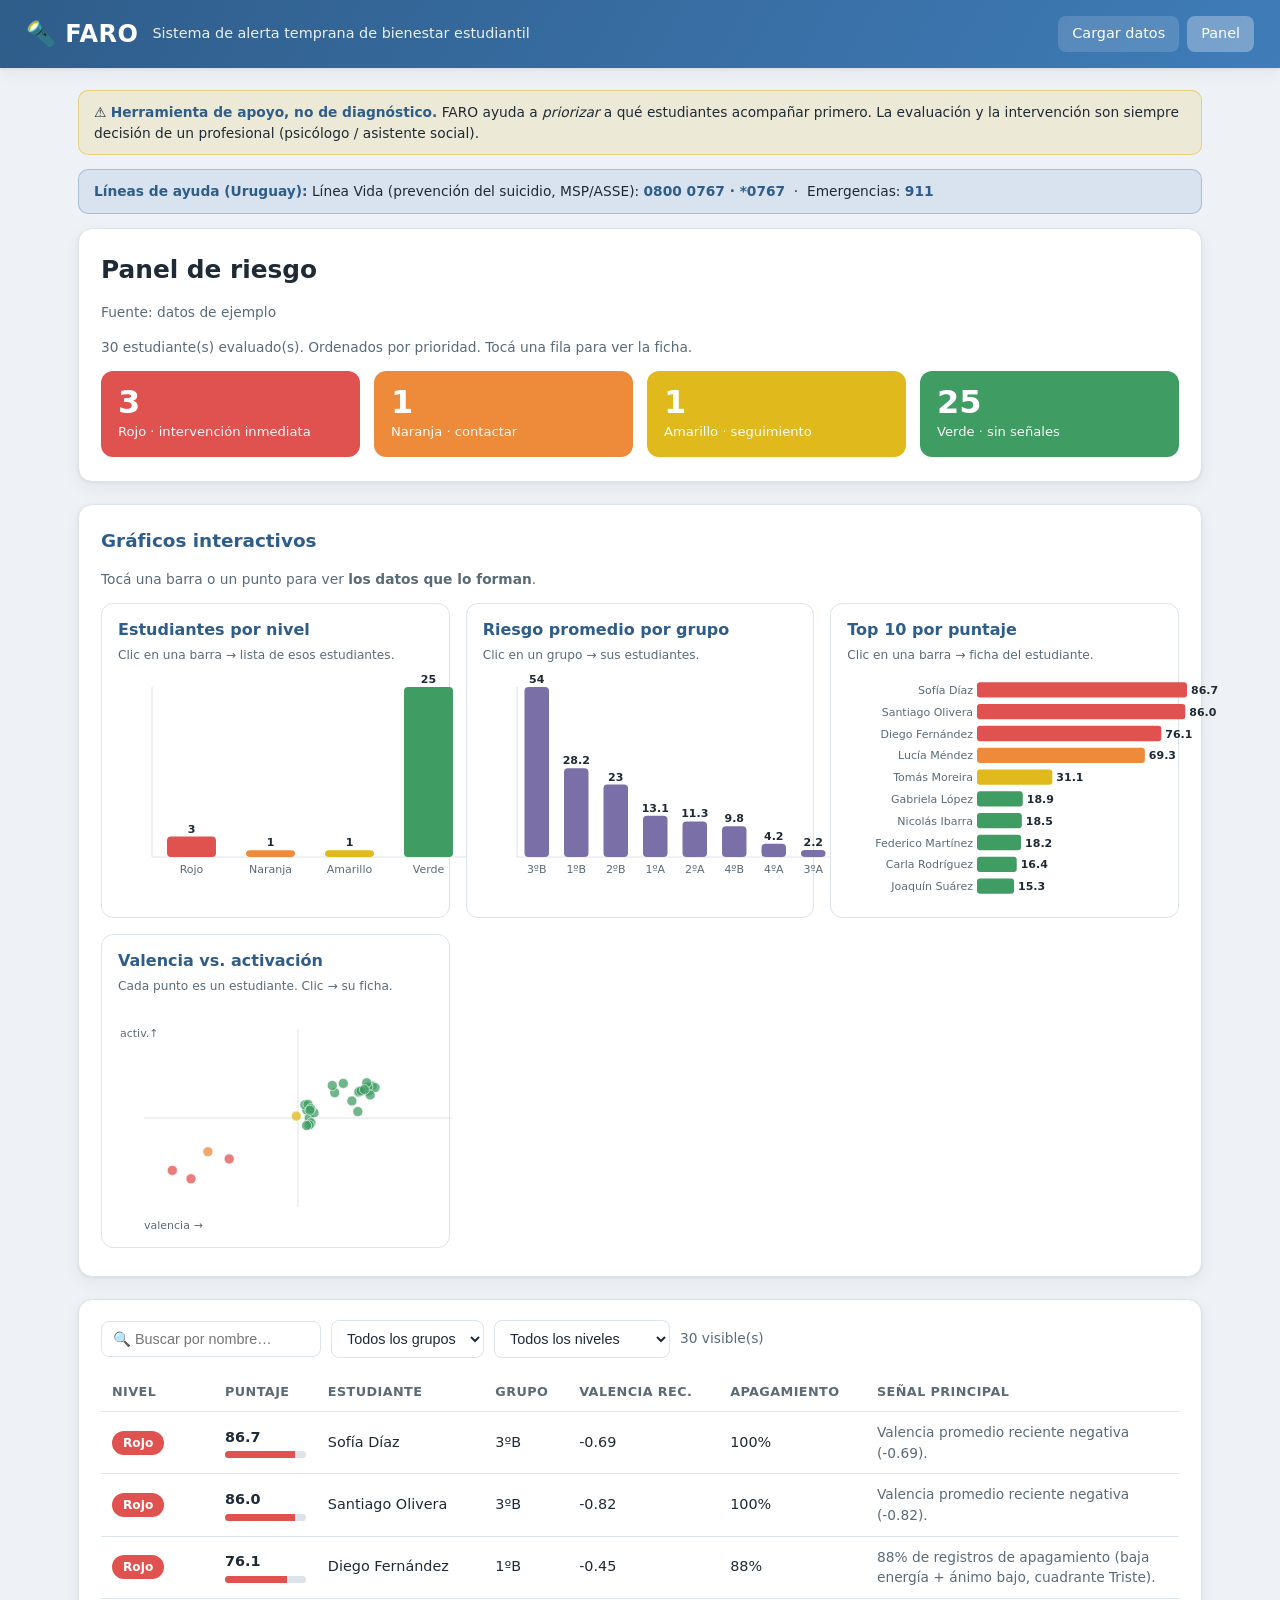
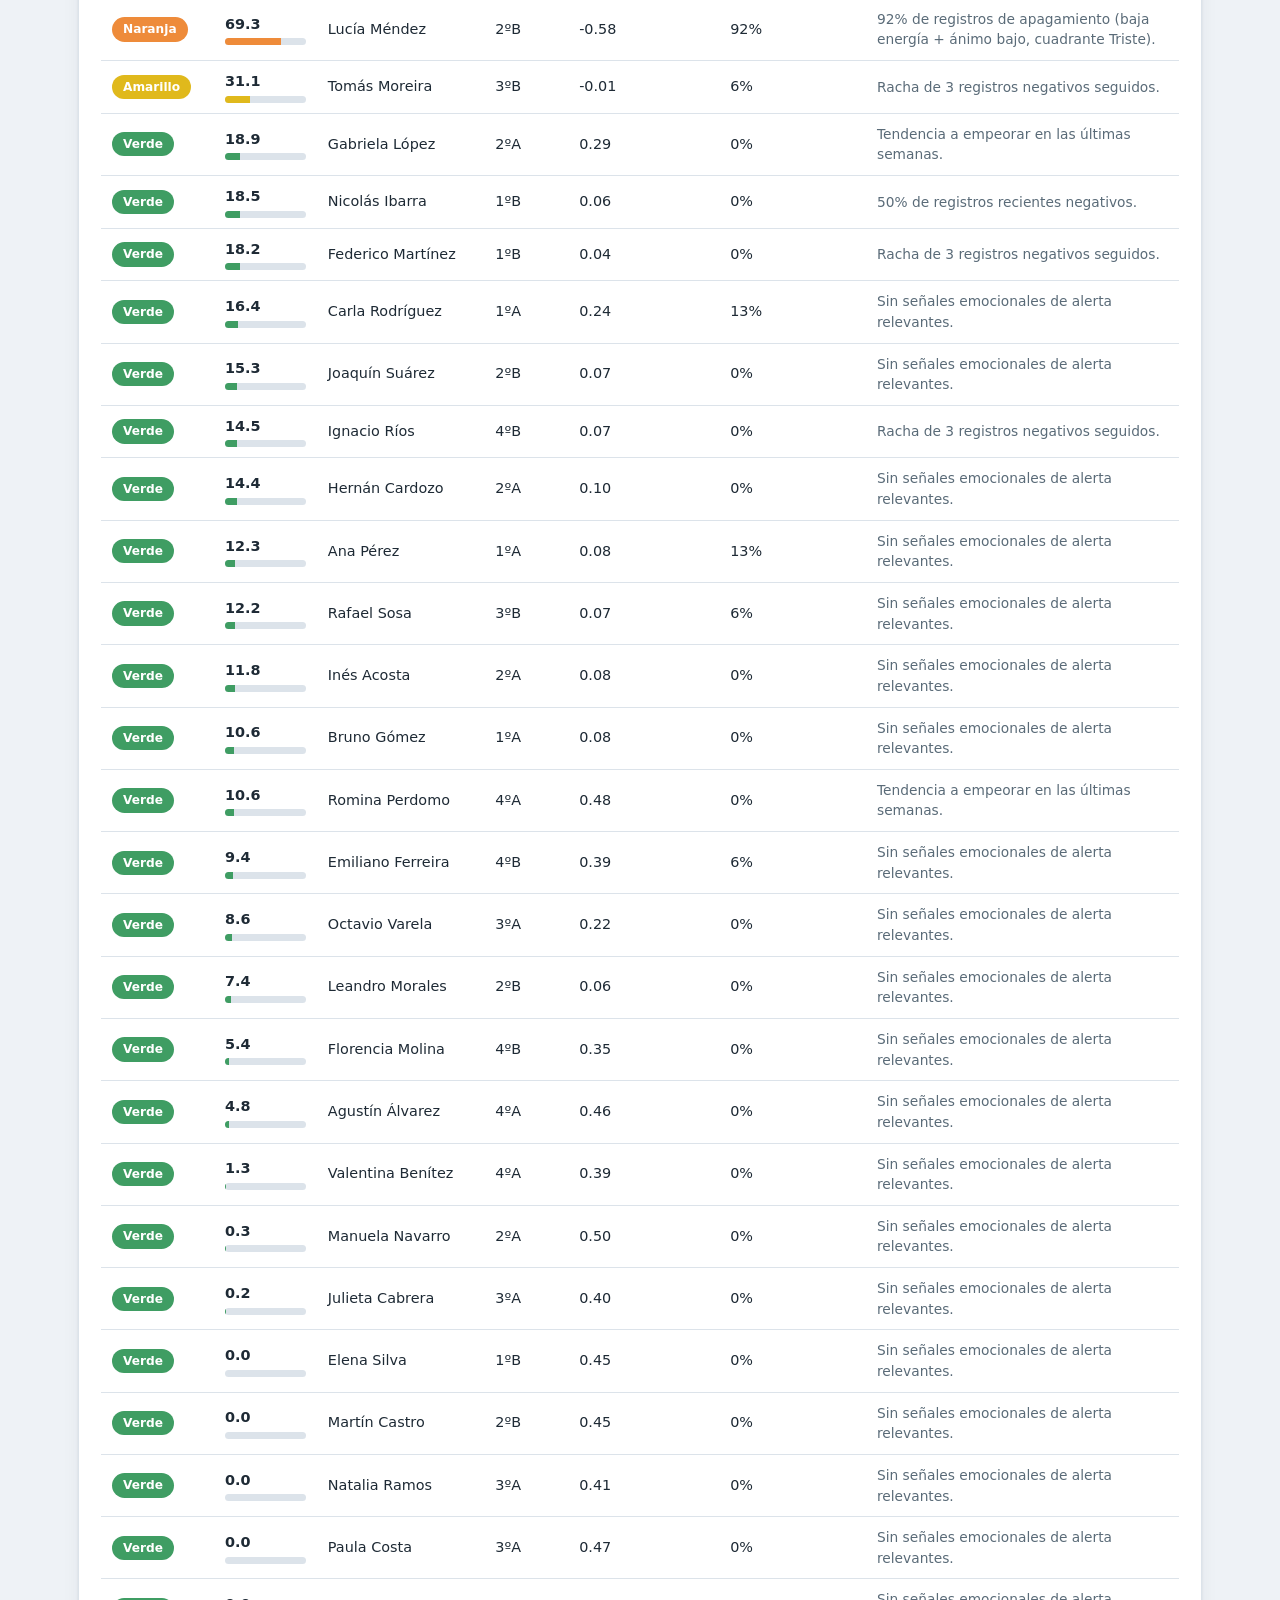
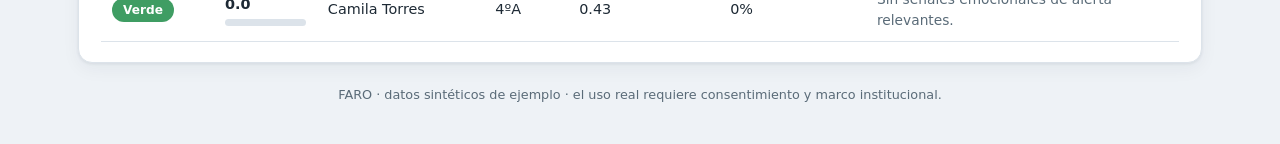
==== sitio/panel.html @ 197f818c "FARO: sistema de alerta temprana de bienestar estudiantil Herramienta para escuelas y liceos que pri" ====
<!doctype html>
<html lang="es">
<head>
<meta charset="utf-8">
<meta name="viewport" content="width=device-width, initial-scale=1">
<title>FARO · Panel de riesgo</title>
<link rel="stylesheet" href="estilos.css">
</head>
<body>
<header class="top">
  <span class="logo">🔦 FARO</span>
  <span class="sub">Sistema de alerta temprana de bienestar estudiantil</span>
  <nav>
    <a href="index.html">Cargar datos</a>
    <a href="panel.html" class="activo">Panel</a>
  </nav>
</header>

<main>
  <div class="aviso">⚠️ <strong>Herramienta de apoyo, no de diagnóstico.</strong>
    FARO ayuda a <em>priorizar</em> a qué estudiantes acompañar primero. La evaluación y la
    intervención son siempre decisión de un profesional (psicólogo / asistente social).</div>
  <div class="ayuda"><strong>Líneas de ayuda (Uruguay):</strong>
    Línea Vida (prevención del suicidio, MSP/ASSE): <strong>0800 0767 · *0767</strong>
    &nbsp;·&nbsp; Emergencias: <strong>911</strong></div>

  <div class="card">
    <h1>Panel de riesgo</h1>
    <p class="muted" id="fechaGen"></p>
    <p class="muted" id="subtitulo"></p>
    <div class="kpis" id="kpis"></div>
  </div>

  <div class="card">
    <h2>Gráficos interactivos</h2>
    <p class="muted">Tocá una barra o un punto para ver <strong>los datos que lo forman</strong>.</p>
    <div class="graficos">
      <div class="grafico"><h3>Estudiantes por nivel</h3>
        <div class="hint">Clic en una barra → lista de esos estudiantes.</div><svg id="gNiveles"></svg></div>
      <div class="grafico"><h3>Riesgo promedio por grupo</h3>
        <div class="hint">Clic en un grupo → sus estudiantes.</div><svg id="gGrupos"></svg></div>
      <div class="grafico"><h3>Top 10 por puntaje</h3>
        <div class="hint">Clic en una barra → ficha del estudiante.</div><svg id="gTop"></svg></div>
      <div class="grafico"><h3>Valencia vs. activación</h3>
        <div class="hint">Cada punto es un estudiante. Clic → su ficha.</div><svg id="gDispersion"></svg></div>
    </div>
    <div id="detalle"></div>
  </div>

  <div class="card">
    <div class="filtros">
      <input type="search" id="buscar" placeholder="🔍 Buscar por nombre…">
      <select id="filtroGrupo"><option value="">Todos los grupos</option></select>
      <select id="filtroNivel">
        <option value="">Todos los niveles</option>
        <option>Rojo</option><option>Naranja</option><option>Amarillo</option>
        <option>Verde</option><option>Sin datos suficientes</option>
      </select>
      <span class="muted" id="conteoVisible"></span>
    </div>
    <table id="tabla">
      <thead><tr>
        <th data-col="nivel_riesgo">Nivel</th><th data-col="puntaje_riesgo">Puntaje</th>
        <th data-col="nombre">Estudiante</th><th data-col="grupo">Grupo</th>
        <th data-col="valencia_prom_reciente">Valencia rec.</th>
        <th data-col="prop_apagamiento">Apagamiento</th><th>Señal principal</th>
      </tr></thead>
      <tbody id="cuerpoTabla"></tbody>
    </table>
  </div>
</main>

<footer>FARO · datos sintéticos de ejemplo · el uso real requiere consentimiento y marco institucional.</footer>

<div class="overlay" id="overlay">
  <div class="modal">
    <div class="cabecera">
      <span class="pill" id="mNivel"></span>
      <strong id="mNombre" style="font-size:1.2rem"></strong>
      <span class="muted" id="mMeta"></span>
      <button class="cerrar" id="cerrar">×</button>
    </div>
    <div class="cuerpo">
      <div class="metricas" id="mMetricas"></div>
      <h2>Señales detectadas</h2>
      <div id="mSenales"></div>
      <h2 style="margin-top:18px">Evolución de la valencia</h2>
      <svg class="spark" id="mSpark" viewBox="0 0 600 80" preserveAspectRatio="none"></svg>
      <h2 style="margin-top:18px">Historial reciente</h2>
      <div style="max-height:280px;overflow:auto">
        <table><thead><tr><th>Fecha</th><th>Val.</th><th>Act.</th><th>Cuadrante</th>
          <th>Etiqueta</th><th>Comentario</th></tr></thead><tbody id="mHistorial"></tbody></table>
      </div>
    </div>
  </div>
</div>

<script src="faro_core.js"></script>
<script src="datos_faro.js"></script>
<script src="faro_ui.js"></script>
<script>
  var datos;
  var guardado = sessionStorage.getItem("FARO_RESULTADO");
  if (guardado) {
    datos = JSON.parse(guardado);
  } else {
    // Sin carga previa: usar los datos de ejemplo embebidos.
    datos = FARO.construirResultado(window.FARO_EJEMPLO_CSV, window.FARO_REF);
    datos.origen = "datos de ejemplo";
  }
  FARO_UI.iniciarPanel(datos);
</script>
</body>
</html>
---- sitio/estilos.css ----
:root{
  --rojo:#e0524f; --naranja:#ee8b3a; --amarillo:#e0b91c; --verde:#3f9d63; --gris:#9aa4ad;
  --bg:#eef2f6; --panel:#ffffff; --tinta:#1e2a35; --tinta2:#5a6b78;
  --borde:#dce3ea; --acento:#2f5d8a; --acento2:#3f7cb8;
  --sombra:0 1px 3px rgba(20,40,60,.08),0 6px 18px rgba(20,40,60,.05);
}
@media (prefers-color-scheme: dark){
  :root{
    --bg:#0f1620; --panel:#18222e; --tinta:#e7edf3; --tinta2:#9fb0be;
    --borde:#26313d; --acento:#5b9bd6; --acento2:#4a7fb0;
    --sombra:0 1px 3px rgba(0,0,0,.4),0 6px 18px rgba(0,0,0,.35);
  }
}
*{box-sizing:border-box}
body{margin:0;font-family:"Segoe UI",system-ui,-apple-system,sans-serif;
     background:var(--bg);color:var(--tinta);line-height:1.5}
a{color:var(--acento)}
header.top{background:linear-gradient(120deg,#2f5d8a,#3f7cb8);color:#fff;padding:16px 26px;
           display:flex;align-items:center;gap:14px;flex-wrap:wrap;box-shadow:var(--sombra)}
header.top .logo{font-size:1.5rem;font-weight:800;letter-spacing:.5px}
header.top .sub{opacity:.9;font-size:.9rem}
header.top nav{margin-left:auto;display:flex;gap:8px;flex-wrap:wrap}
header.top nav a{color:#fff;text-decoration:none;padding:7px 14px;border-radius:8px;
                 background:rgba(255,255,255,.14);font-size:.9rem;transition:background .12s}
header.top nav a:hover,header.top nav a.activo{background:rgba(255,255,255,.30)}
main{max-width:1160px;margin:22px auto;padding:0 18px}
.aviso,.ayuda{border-radius:10px;padding:11px 15px;font-size:.86rem;margin-bottom:14px}
.aviso{background:rgba(224,185,28,.14);border:1px solid rgba(224,185,28,.5)}
.ayuda{background:rgba(63,124,184,.12);border:1px solid rgba(63,124,184,.35)}
.ayuda strong,.aviso strong{color:var(--acento)}
.card{background:var(--panel);border:1px solid var(--borde);border-radius:14px;
      padding:20px 22px;margin-bottom:22px;box-shadow:var(--sombra)}
h1{font-size:1.55rem;margin:.1em 0 .5em}
h2{font-size:1.15rem;margin:.1em 0 .8em;color:var(--acento)}
.muted{color:var(--tinta2);font-size:.86rem}
code{background:var(--bg);border:1px solid var(--borde);border-radius:5px;padding:1px 6px;font-size:.85em}

.kpis{display:grid;grid-template-columns:repeat(auto-fit,minmax(150px,1fr));gap:14px;margin-bottom:4px}
.kpi{border-radius:12px;padding:15px 17px;color:#fff;text-decoration:none;display:block;border:none;
     cursor:pointer;text-align:left;font:inherit;transition:transform .12s ease, box-shadow .12s ease}
.kpi:hover{transform:translateY(-2px);box-shadow:0 6px 16px rgba(0,0,0,.18)}
.kpi.activo{outline:3px solid rgba(255,255,255,.7);outline-offset:2px}
.kpi .num{font-size:2rem;font-weight:800;line-height:1}
.kpi .lbl{font-size:.82rem;opacity:.96;margin-top:4px}
.bg-Rojo{background:var(--rojo)} .bg-Naranja{background:var(--naranja)}
.bg-Amarillo{background:var(--amarillo)} .bg-Verde{background:var(--verde)} .bg-Sin{background:var(--gris)}

.filtros{display:flex;gap:10px;flex-wrap:wrap;align-items:center;margin-bottom:14px}
input[type=text],input[type=search],select{padding:9px 11px;border:1px solid var(--borde);
     border-radius:8px;font-size:.9rem;background:var(--panel);color:var(--tinta)}
input[type=search]{min-width:220px}

table{width:100%;border-collapse:collapse;font-size:.9rem}
th,td{text-align:left;padding:10px 11px;border-bottom:1px solid var(--borde)}
th{color:var(--tinta2);font-weight:600;font-size:.8rem;text-transform:uppercase;letter-spacing:.4px;
   white-space:nowrap;cursor:pointer;user-select:none}
th:hover{color:var(--acento)}
tbody tr{cursor:pointer}
tbody tr:hover td{background:rgba(63,124,184,.07)}
.pill{display:inline-block;padding:3px 11px;border-radius:999px;color:#fff;font-size:.76rem;font-weight:700;white-space:nowrap}
.n-Rojo{background:var(--rojo)} .n-Naranja{background:var(--naranja)}
.n-Amarillo{background:var(--amarillo)} .n-Verde{background:var(--verde)} .n-Sin{background:var(--gris)}
.barra{height:7px;border-radius:4px;background:var(--borde);overflow:hidden;min-width:70px;margin-top:3px}
.barra>span{display:block;height:100%}

.btn{display:inline-block;background:var(--acento);color:#fff;border:none;padding:10px 18px;border-radius:8px;
     cursor:pointer;text-decoration:none;font-size:.95rem;transition:background .12s}
.btn:hover{background:var(--acento2)}
.btn.sec{background:transparent;color:var(--acento);border:1px solid var(--acento)}
.btn.sec:hover{background:rgba(63,124,184,.1)}
.btn:disabled{opacity:.5;cursor:not-allowed}

/* Gráficos interactivos */
.graficos{display:grid;grid-template-columns:repeat(auto-fit,minmax(340px,1fr));gap:16px}
.grafico{background:var(--panel);border:1px solid var(--borde);border-radius:12px;padding:14px 16px}
.grafico h3{margin:0 0 4px;font-size:1rem;color:var(--acento)}
.grafico .hint{font-size:.76rem;color:var(--tinta2);margin-bottom:8px}
.grafico svg{width:100%;height:230px;display:block;overflow:visible}
.gbar{cursor:pointer;transition:opacity .12s}
.gbar:hover{opacity:.75}
.gpt{cursor:pointer;transition:r .1s}
.gaxis{stroke:var(--borde);stroke-width:1}
.glabel{fill:var(--tinta2);font-size:11px}
.gval{fill:var(--tinta);font-size:11px;font-weight:600}

#detalle{margin-top:8px}
.detalle-box{background:var(--bg);border:1px solid var(--borde);border-radius:10px;padding:12px 14px;margin-top:14px}
.detalle-box h3{margin:0 0 8px;font-size:.95rem;color:var(--acento)}

/* Métricas y ficha */
.metricas{display:grid;grid-template-columns:repeat(auto-fit,minmax(130px,1fr));gap:12px;margin:6px 0 18px}
.metrica{background:var(--bg);border:1px solid var(--borde);border-radius:10px;padding:11px 13px}
.metrica .v{font-size:1.4rem;font-weight:800}
.metrica .k{font-size:.76rem;color:var(--tinta2)}
.senal{background:rgba(224,82,79,.1);border-left:3px solid var(--rojo);padding:7px 11px;margin:6px 0;border-radius:5px;font-size:.88rem}
.senal.ok{background:rgba(63,157,99,.1);border-left-color:var(--verde)}
.spark{width:100%;height:80px}

.overlay{position:fixed;inset:0;background:rgba(10,20,30,.55);display:none;align-items:flex-start;
         justify-content:center;padding:30px 14px;z-index:50;overflow:auto}
.overlay.abierto{display:flex}
.modal{background:var(--panel);border-radius:16px;max-width:860px;width:100%;
       box-shadow:0 20px 60px rgba(0,0,0,.35);border:1px solid var(--borde)}
.modal .cabecera{padding:20px 24px;border-bottom:1px solid var(--borde);display:flex;align-items:center;gap:12px;flex-wrap:wrap}
.modal .cuerpo{padding:20px 24px}
.cerrar{margin-left:auto;background:none;border:none;font-size:1.6rem;cursor:pointer;color:var(--tinta2);line-height:1}
.cerrar:hover{color:var(--tinta)}

/* Carga */
.dropzone{border:2px dashed var(--acento);border-radius:12px;padding:34px;text-align:center;
          background:rgba(63,124,184,.06);cursor:pointer;transition:background .12s}
.dropzone.hover{background:rgba(63,124,184,.16)}
.dropzone .icono{font-size:2.2rem}
.paso-num{display:inline-flex;align-items:center;justify-content:center;width:26px;height:26px;border-radius:50%;
          background:var(--acento);color:#fff;font-weight:700;font-size:.85rem;margin-right:8px}
.resumen-carga{display:grid;grid-template-columns:repeat(auto-fit,minmax(120px,1fr));gap:12px;margin:14px 0}
footer{max-width:1160px;margin:10px auto 40px;padding:0 18px;color:var(--tinta2);font-size:.8rem;text-align:center}
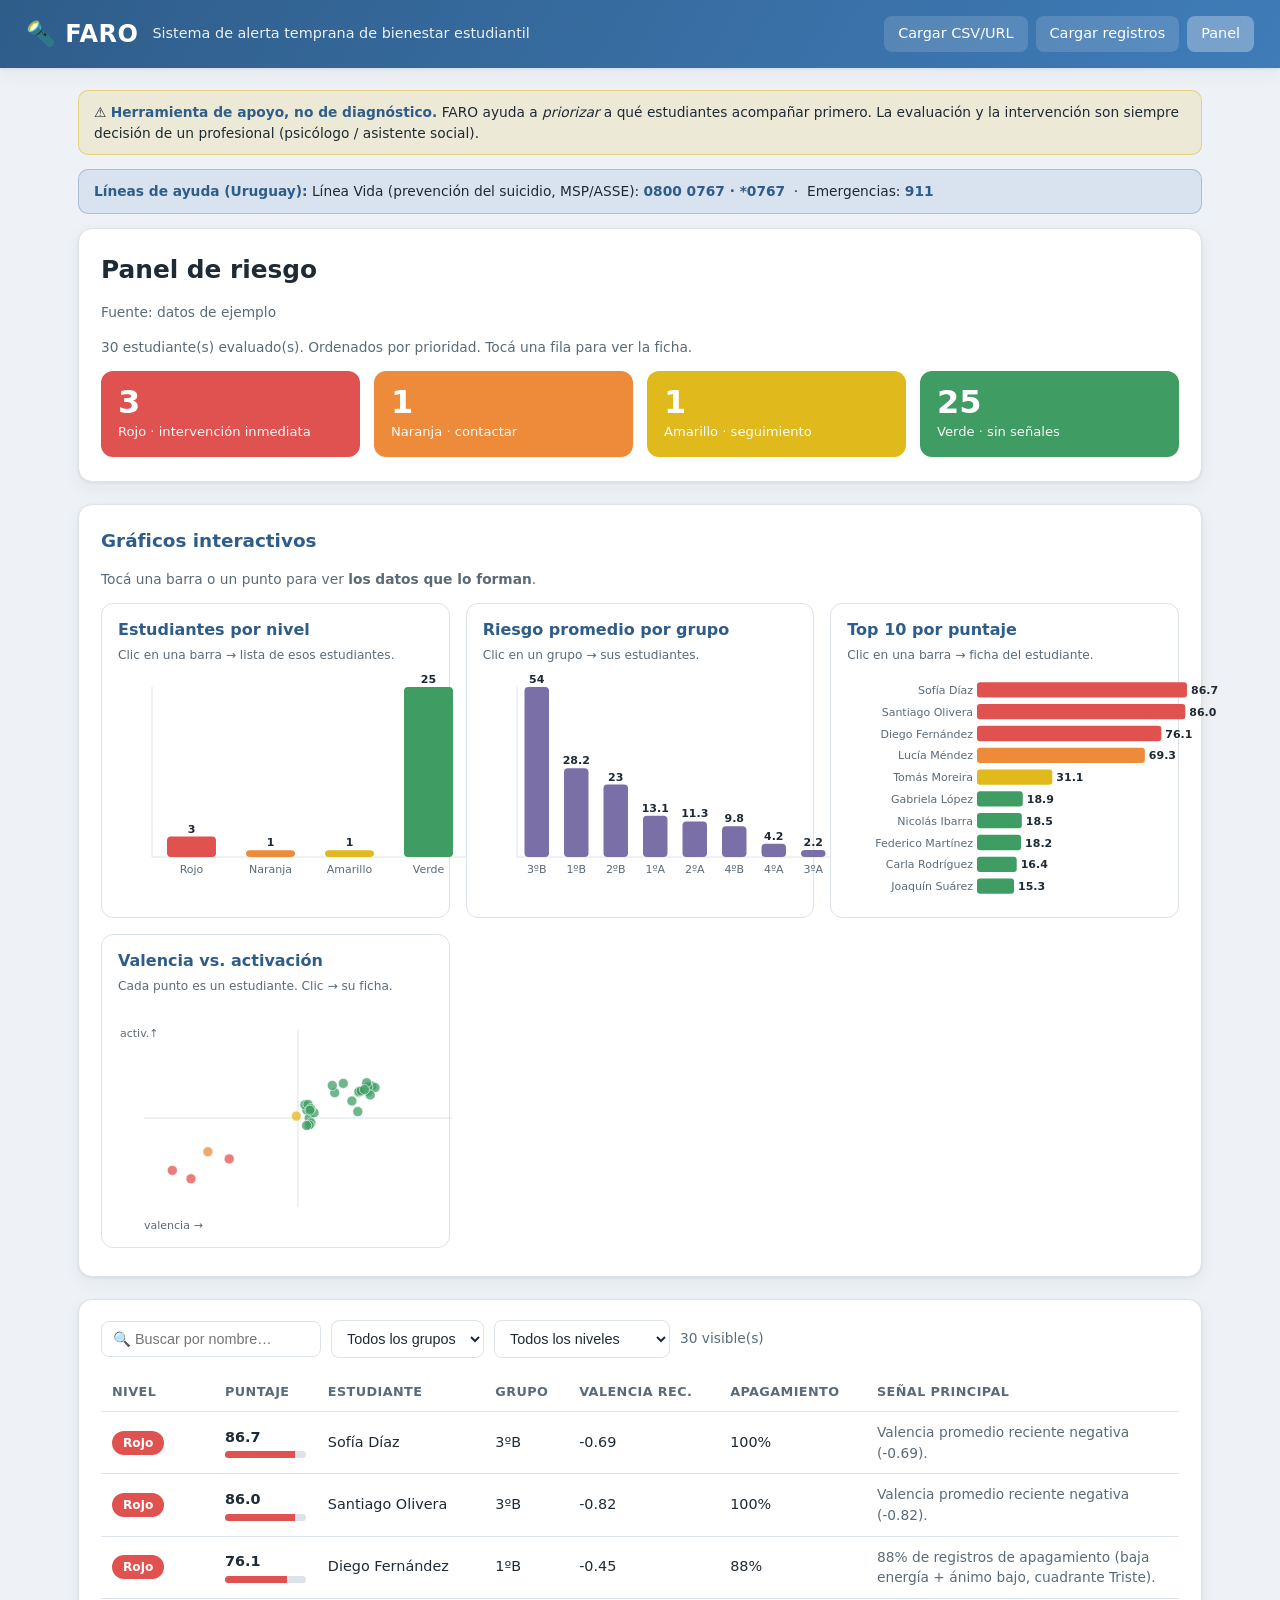
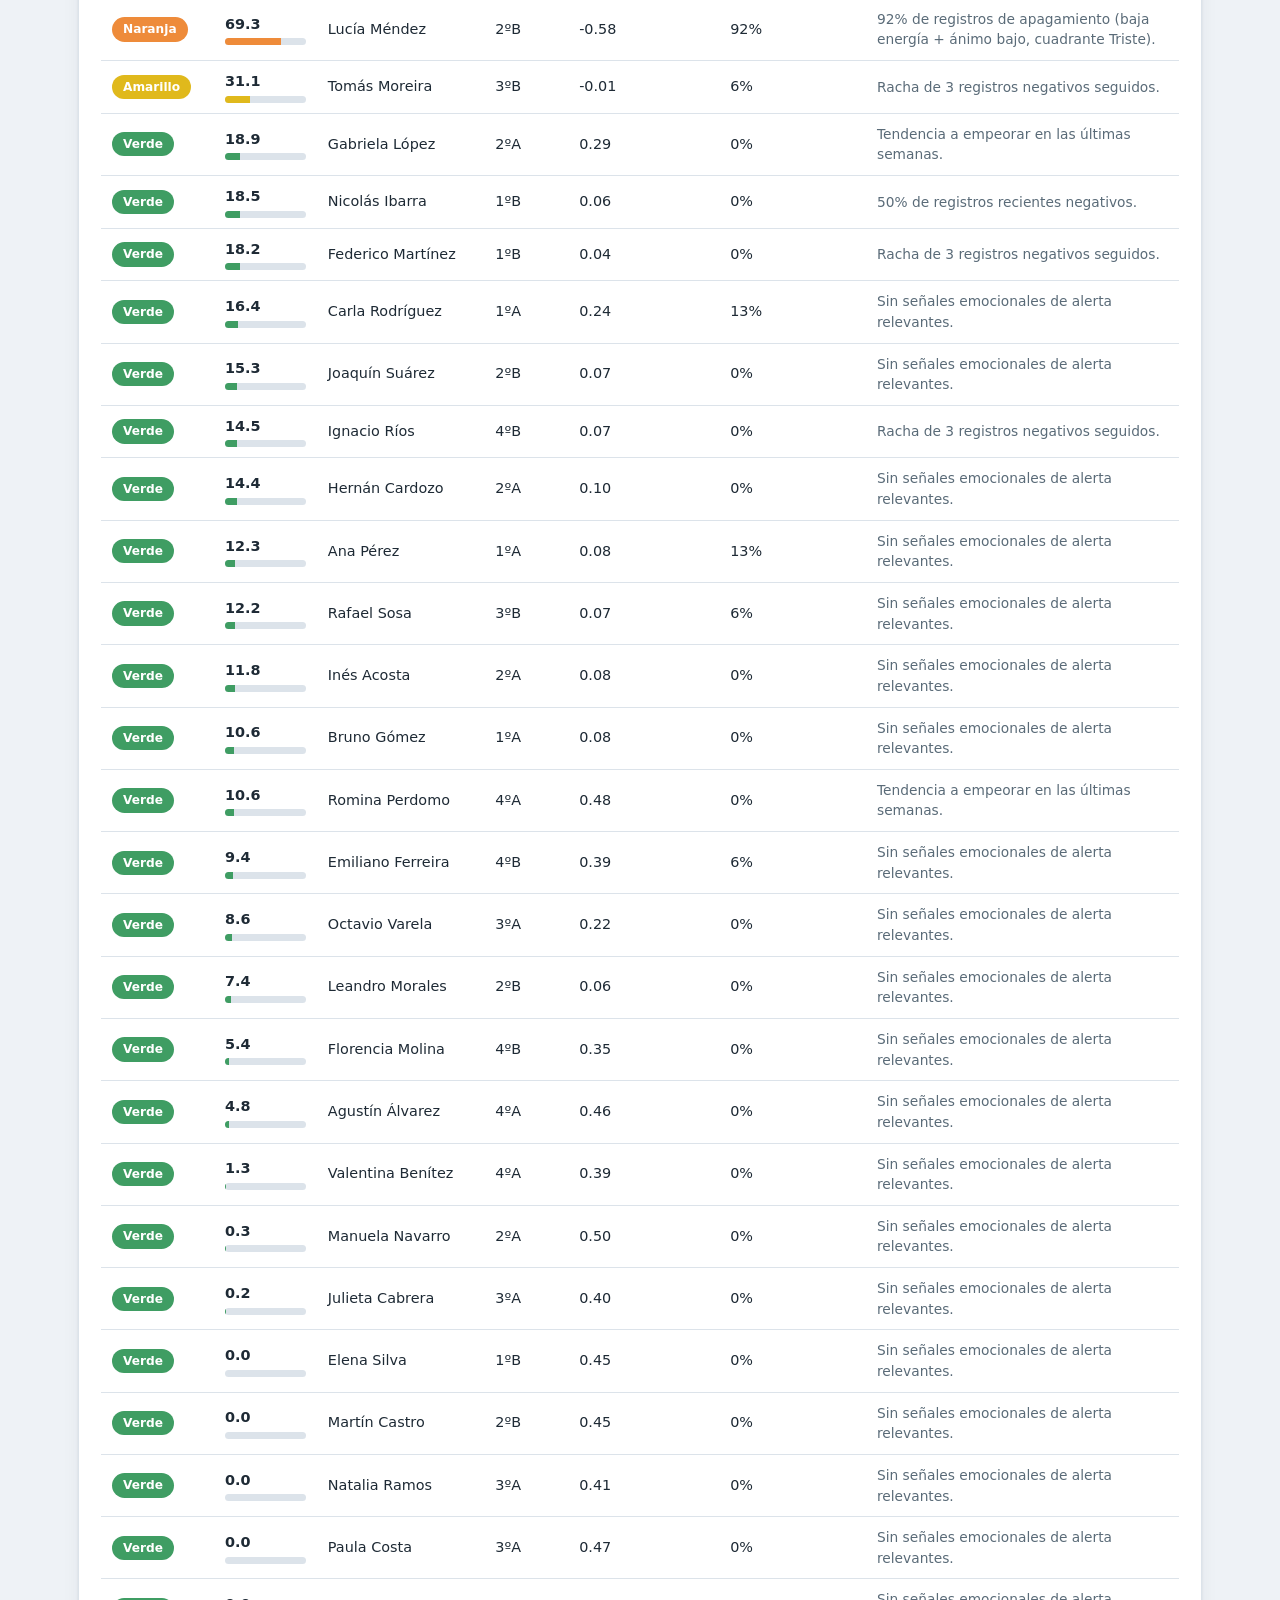
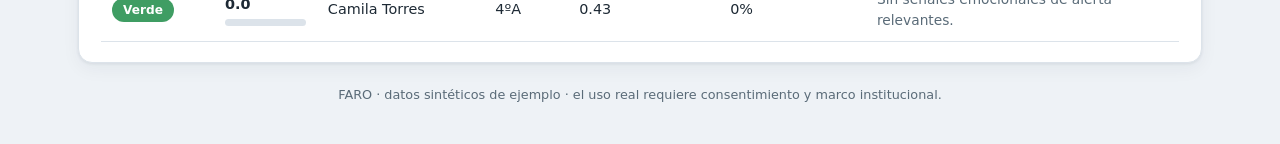
==== commit 7a68da3f: "Agrega carga por URL y formulario de registros (CSV + SQL para MySQL) - index.html (Cargar CSV/URL):" ====
--- a/sitio/panel.html
+++ b/sitio/panel.html
@@ -11,7 +11,8 @@
   <span class="logo">🔦 FARO</span>
   <span class="sub">Sistema de alerta temprana de bienestar estudiantil</span>
   <nav>
-    <a href="index.html">Cargar datos</a>
+    <a href="index.html">Cargar CSV/URL</a>
+    <a href="nuevo.html">Cargar registros</a>
     <a href="panel.html" class="activo">Panel</a>
   </nav>
 </header>
